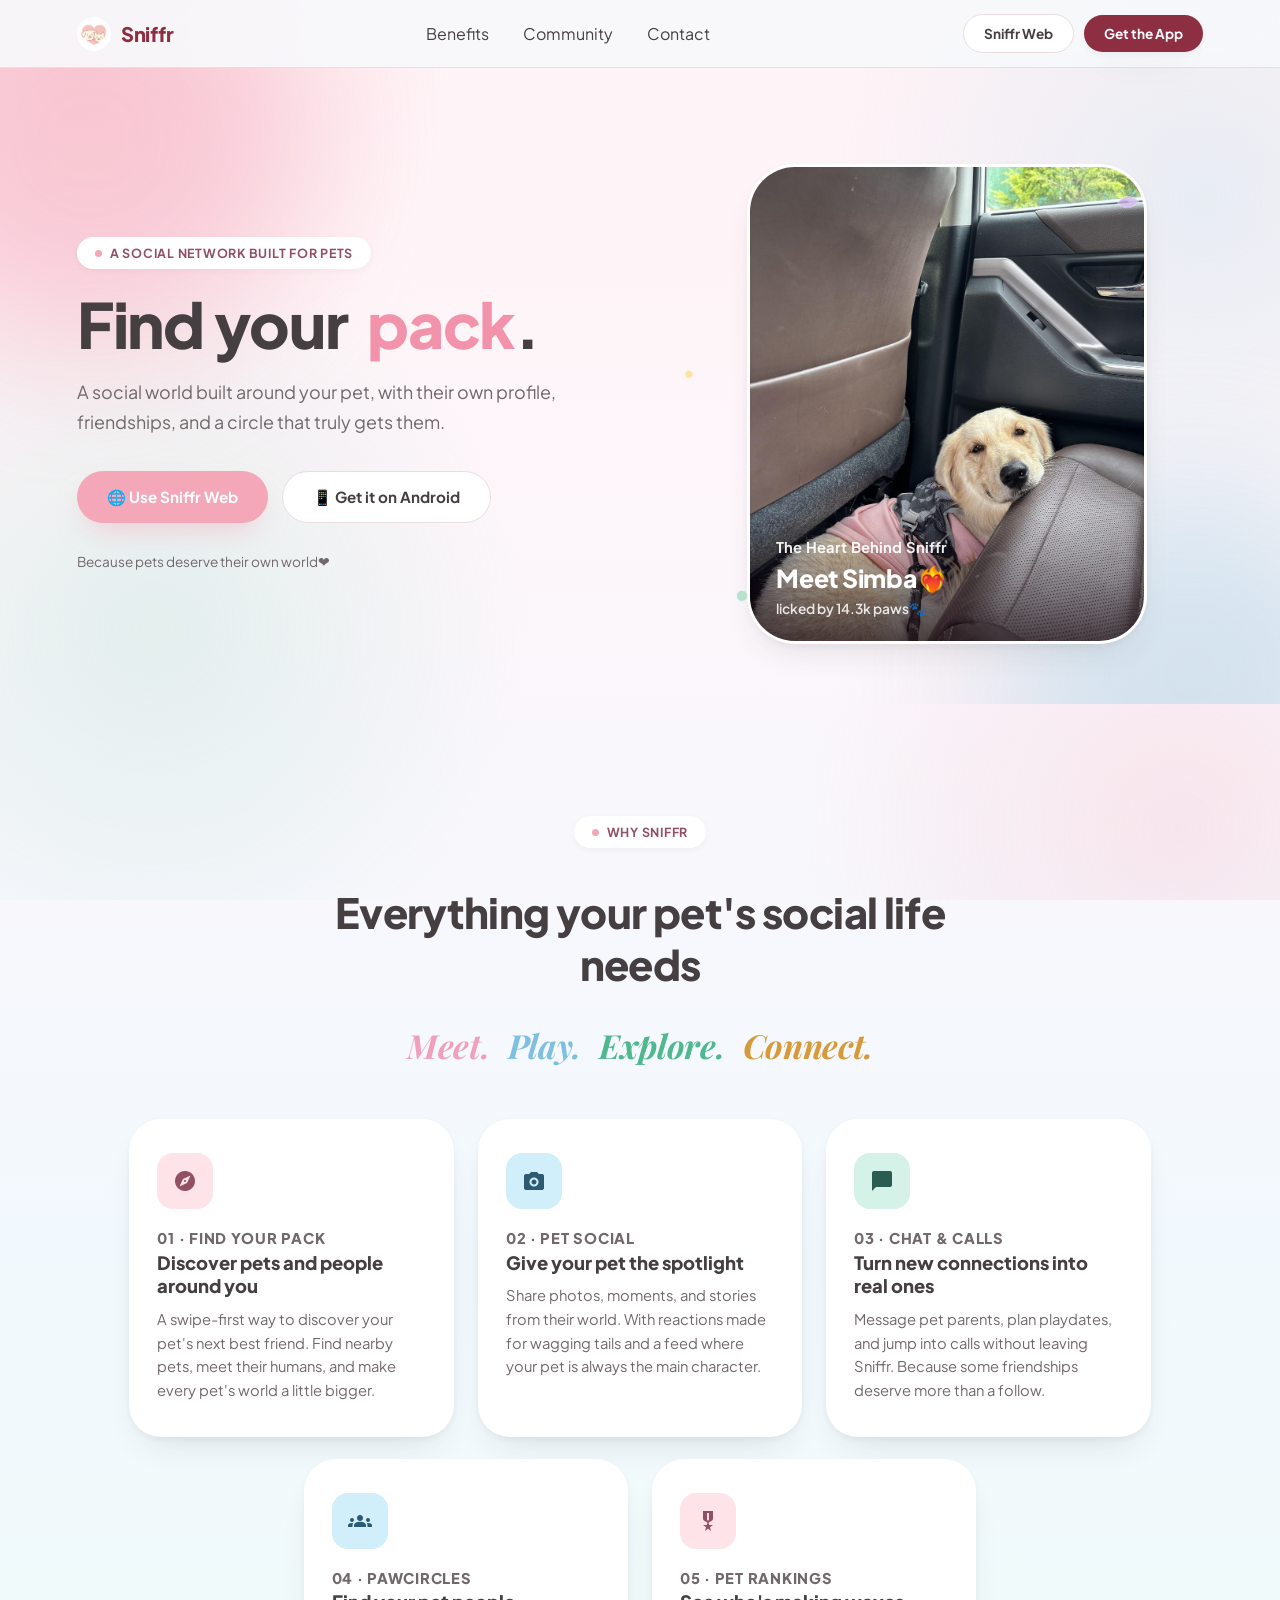
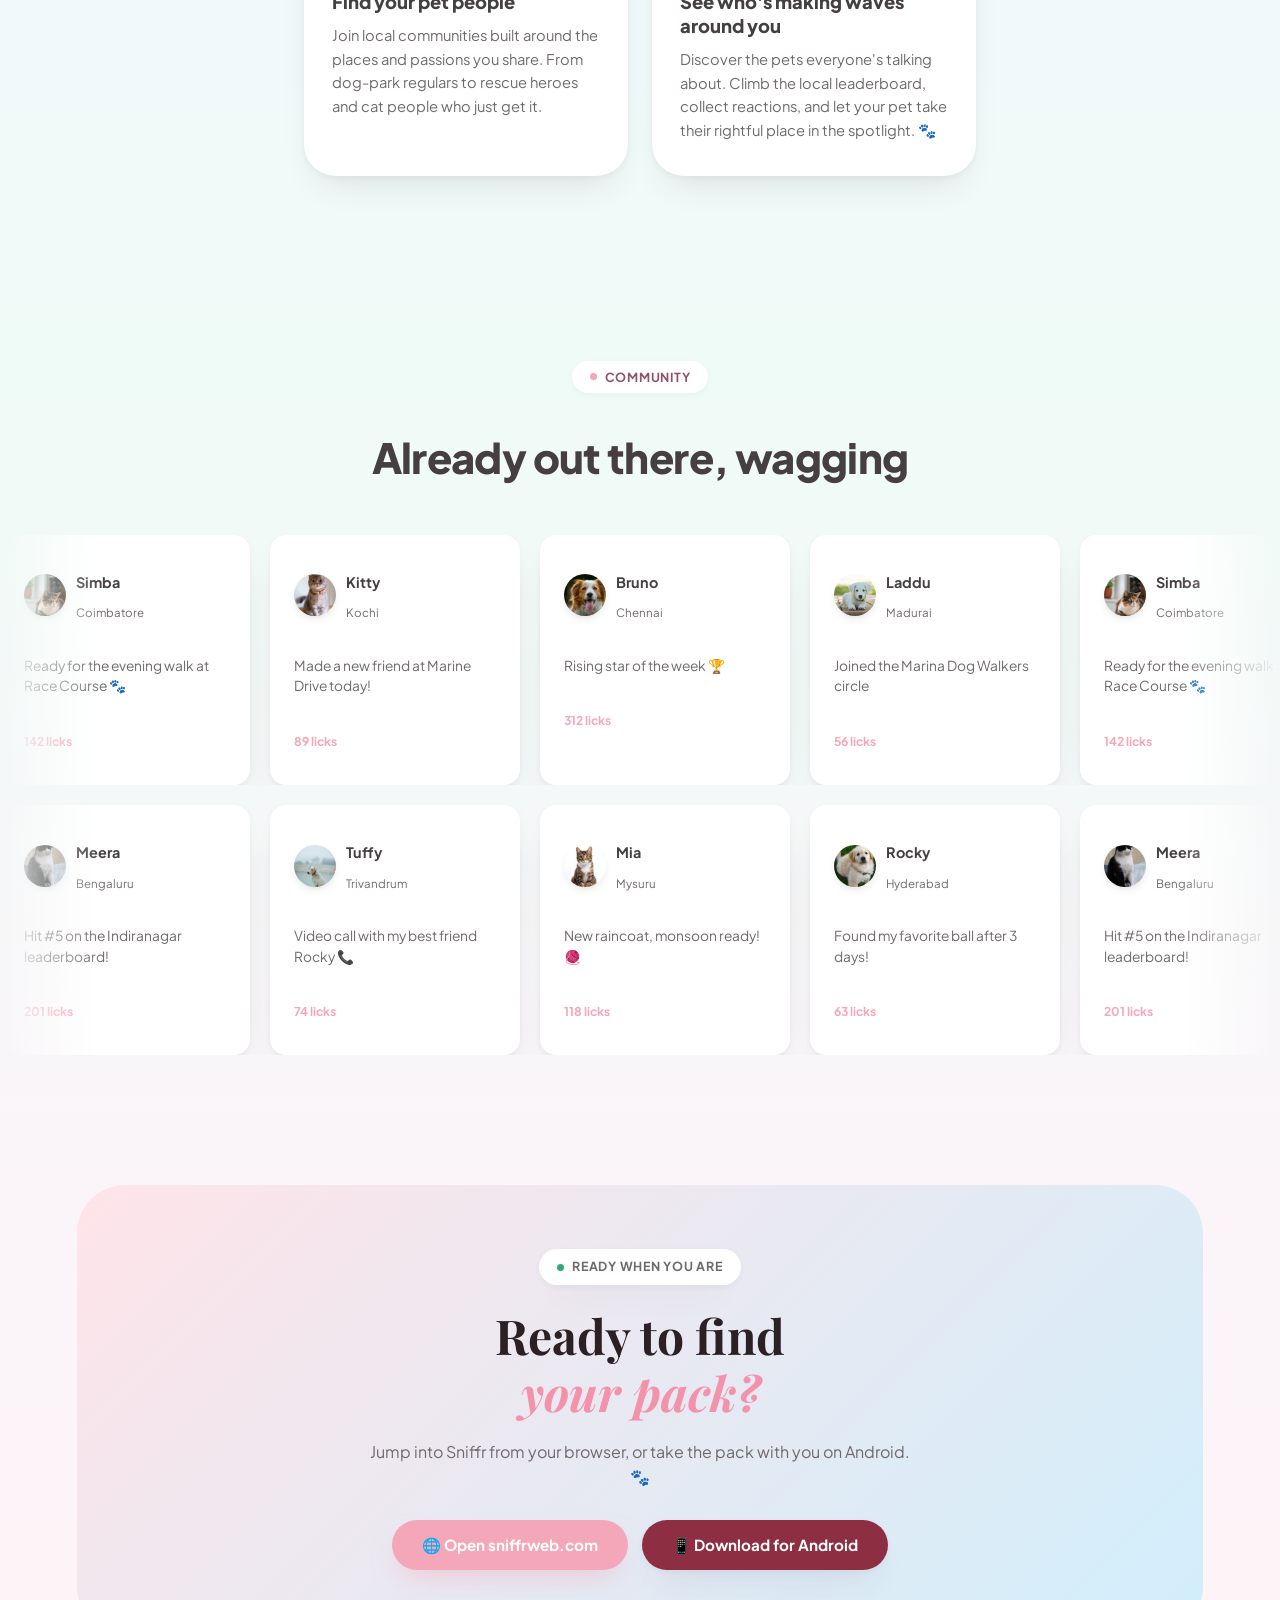
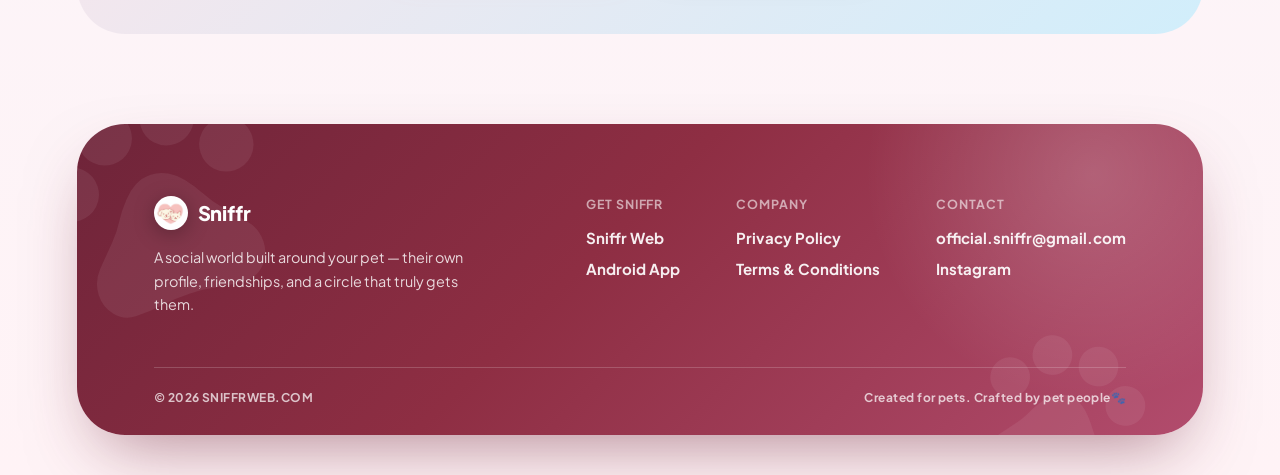
==== index-standalone.html @ f4b74e82 "Replaced project with new code" ====
<!DOCTYPE html>
<html lang="en">
<head>
<meta charset="UTF-8" />
<meta name="viewport" content="width=device-width, initial-scale=1.0" />
<title>Sniffr — Find Your Pet's Perfect Playmate</title>
<meta name="description" content="Sniffr is a pet-profile-first social network — feed, playdate matching, rankings, chat & calls, and communities, all built around your pet." />
<meta name="theme-color" content="#F4A7B9" />
<link rel="icon" type="image/png" href="[data-uri]" />

<link rel="preconnect" href="https://fonts.googleapis.com" />
<link rel="preconnect" href="https://fonts.gstatic.com" crossorigin />
<link href="https://fonts.googleapis.com/css2?family=Plus+Jakarta+Sans:ital,wght@0,200..800;1,200..800&display=swap" rel="stylesheet" />
<link href="https://fonts.googleapis.com/css2?family=Playfair+Display:ital,wght@0,600;0,700;1,600;1,700&display=swap" rel="stylesheet" />
<link href="https://fonts.googleapis.com/css2?family=Material+Symbols+Outlined:wght,FILL@100..700,0..1&display=swap" rel="stylesheet" />
<style>
/* ============================================================
   SNIFFR — Landing Page
   Theme pulled directly from the live app's tailwind.config.js
   ============================================================ */

:root {
  /* ---- Brand colors (from client/tailwind.config.js) ---- */
  --primary:                 #F4A7B9; /* Petal Pink */
  --on-primary:               #FFFFFF;
  --primary-container:        #FEE4E9;
  --on-primary-container:     #915064;

  --secondary:                #A8D8EA; /* Sky Blue */
  --on-secondary:             #FFFFFF;
  --secondary-container:      #D1EEFB;
  --on-secondary-container:   #2D5A72;

  --tertiary:                 #8FD4C1; /* Mint */
  --on-tertiary:               #FFFFFF;
  --tertiary-container:       #D5F2E9;
  --on-tertiary-container:    #2A5D50;

  --background:                #F7F9FC;
  --on-background:             #453F41;
  --surface:                   #F7F9FC;
  --on-surface:                #453F41;
  --surface-variant:           #EBF2F6;
  --on-surface-variant:        #71686B;

  --surface-container-lowest:  #FFFFFF;
  --surface-container-low:     #F1F5F9;
  --surface-container:         #F0F4F8;
  --surface-container-high:    #E5F0F5;

  --outline:                   #D1C4C9;
  --outline-variant:           #E9DDE1;

  /* Wordmark colors used in the app's own AuthPage */
  --wordmark:                  #8E2E43;
  --wordmark-soft:              #F393AB;

  --radius-sm:  1rem;
  --radius-lg:  2rem;
  --radius-xl:  3rem;
  --radius-full: 9999px;

  --shadow-card: 0 2px 6px rgba(69,63,65,0.05), 0 18px 36px -16px rgba(69,63,65,0.16);
  --shadow-card-hover: 0 6px 14px rgba(69,63,65,0.08), 0 26px 50px -18px rgba(69,63,65,0.22);

  --gutter: clamp(24px, 6vw, 96px);
  --ease-soft: cubic-bezier(0.22, 1, 0.36, 1);
  --ease-bounce: cubic-bezier(0.34, 1.56, 0.64, 1);
  --touch-glow: rgba(255, 90, 160, 0.42);
  --touch-border: #FF8FBB;
}

* { box-sizing: border-box; }
html { scroll-behavior: smooth; }

body {
  margin: 0;
  font-family: 'Plus Jakarta Sans', sans-serif;
  background: linear-gradient(180deg, #FFF3F6 0%, #FDF6FA 14%, #F2F9FE 34%, #EFFBF7 54%, #FBF5F9 76%, #FFF3F6 100%);
  color: var(--on-surface);
  -webkit-font-smoothing: antialiased;
  overflow-x: hidden;
  position: relative;
}

body::before {
  content: '';
  position: fixed;
  inset: 0;
  z-index: -1;
  pointer-events: none;
  background:
    radial-gradient(620px circle at 6% 6%,   rgba(244,167,185,0.28), transparent 60%),
    radial-gradient(620px circle at 94% 22%, rgba(168,216,234,0.26), transparent 60%),
    radial-gradient(620px circle at 12% 70%, rgba(143,212,193,0.22), transparent 60%),
    radial-gradient(620px circle at 92% 92%, rgba(244,167,185,0.22), transparent 60%);
}

img { max-width: 100%; display: block; }
a { text-decoration: none; color: inherit; }
button { font-family: inherit; cursor: pointer; }

::selection { background: rgba(244,167,185,0.28); color: var(--on-surface); }

.container { max-width: 1200px; margin: 0 auto; padding: 0 var(--gutter); }

/* ---- Reveal-on-scroll (kept simple, not scroll-hijacked) ---- */
.reveal {
  opacity: 0;
  transform: translateY(28px);
  transition: opacity 0.7s var(--ease-soft), transform 0.7s var(--ease-soft);
}
.reveal.in-view { opacity: 1; transform: translateY(0); }
.reveal-stagger.in-view > * { opacity: 1; transform: translateY(0); }
.reveal-stagger > * {
  opacity: 0;
  transform: translateY(24px);
  transition: opacity 0.6s var(--ease-soft), transform 0.6s var(--ease-soft);
}
.reveal-stagger > *:nth-child(1) { transition-delay: 0.02s; }
.reveal-stagger > *:nth-child(2) { transition-delay: 0.10s; }
.reveal-stagger > *:nth-child(3) { transition-delay: 0.18s; }
.reveal-stagger > *:nth-child(4) { transition-delay: 0.26s; }
.reveal-stagger > *:nth-child(5) { transition-delay: 0.34s; }

/* Hero headline — sequenced entrance: eyebrow, "Find your", "pack.",
   subtitle, CTAs, microcopy each fade/rise in one after another on load */
.hero-sequence .seq-item {
  opacity: 0;
  transform: translateY(20px);
  transition: opacity 0.65s var(--ease-soft), transform 0.65s var(--ease-soft);
}
.hero-sequence.in-view .eyebrow.seq-item          { opacity: 1; transform: translateY(0); transition-delay: 0.05s; }
.hero-sequence.in-view .hero-title .title-line:nth-of-type(1) { opacity: 1; transform: translateY(0); transition-delay: 0.30s; }
.hero-sequence.in-view .hero-title .title-line:nth-of-type(2) { opacity: 1; transform: translateY(0); transition-delay: 0.62s; }
.hero-sequence.in-view .hero-sub.seq-item         { opacity: 1; transform: translateY(0); transition-delay: 0.92s; }
.hero-sequence.in-view .hero-ctas.seq-item        { opacity: 1; transform: translateY(0); transition-delay: 1.14s; }
.hero-sequence.in-view .hero-microcopy.seq-item   { opacity: 1; transform: translateY(0); transition-delay: 1.34s; }

@media (prefers-reduced-motion: reduce) {
  .reveal, .reveal-stagger > *, .marquee-row, .hero-sequence .seq-item { transition: none !important; animation: none !important; opacity: 1 !important; transform: none !important; }
  .benefit-card.is-pressed, .m-card.is-pressed, .simba-card.is-touched, .lightbox img { animation: none !important; }
}

/* ============================================================
   BUTTONS — clean hover lift + press feedback (touch responsive,
   no "magnetic" motion-follow)
   ============================================================ */
.btn {
  display: inline-flex; align-items: center; justify-content: center; gap: 8px;
  padding: 15px 30px; border-radius: var(--radius-full);
  font-weight: 700; font-size: 0.95rem; border: none;
  transition: transform 0.25s var(--ease-bounce), box-shadow 0.25s ease, background 0.25s ease, color 0.25s ease;
  -webkit-tap-highlight-color: transparent;
}
.btn:active { transform: scale(0.94); box-shadow: 0 0 0 6px var(--touch-glow); }

.btn-primary {
  background: var(--primary); color: var(--on-primary);
  box-shadow: 0 14px 28px -10px rgba(244,167,185,0.55);
}
.btn-primary:hover { transform: translateY(-3px); box-shadow: 0 20px 34px -10px rgba(244,167,185,0.65); }

.btn-dark {
  background: var(--wordmark); color: #fff;
  box-shadow: var(--shadow-card);
}
.btn-dark:hover { transform: translateY(-3px); box-shadow: var(--shadow-card-hover); }

.btn-ghost {
  background: var(--surface-container-lowest); color: var(--on-surface);
  border: 1.5px solid var(--outline-variant);
}
.btn-ghost:hover { transform: translateY(-3px); border-color: var(--primary); box-shadow: var(--shadow-card); }

.btn-sm { padding: 10px 20px; font-size: 0.85rem; }

/* ============================================================
   HEADER
   ============================================================ */
.site-header {
  position: sticky; top: 0; z-index: 100;
  display: flex; align-items: center; justify-content: space-between;
  padding: 14px var(--gutter);
  background: rgba(247,249,252,0.82);
  backdrop-filter: blur(14px); -webkit-backdrop-filter: blur(14px);
  border-bottom: 1px solid var(--outline-variant);
}
.brand-mark { display: flex; align-items: center; gap: 10px; }
.brand-mark img { width: 34px; height: 34px; border-radius: 50%; object-fit: cover; }
.brand-mark span {
  font-weight: 800; font-size: 1.25rem; letter-spacing: -0.01em; color: var(--wordmark);
}
.site-nav { display: flex; align-items: center; gap: 34px; }
.site-nav a {
  position: relative; color: var(--on-surface-variant); font-weight: 600; font-size: 0.92rem;
  transition: color 0.25s ease;
}
.site-nav a::after {
  content: ''; position: absolute; left: 0; right: 0; bottom: -6px; height: 2px;
  background: var(--primary); transform: scaleX(0); transform-origin: left;
  transition: transform 0.3s var(--ease-soft);
}
.site-nav a:hover { color: var(--on-surface); }
.site-nav a:hover::after { transform: scaleX(1); }
.header-ctas { display: flex; align-items: center; gap: 10px; }
.nav-links { display: flex; gap: 34px; }

.menu-toggle { display: none; background: none; border: none; padding: 8px; }
.menu-toggle span { display: block; width: 22px; height: 2px; background: var(--on-surface); margin: 4px 0; border-radius: 2px; }

@media (max-width: 860px) {
  .nav-links { display: none; }
  .header-ctas .btn-ghost { display: none; }
  .menu-toggle { display: block; }
}

.mobile-nav {
  position: fixed; top: 64px; left: 0; right: 0; z-index: 99;
  background: var(--surface-container-lowest);
  border-bottom: 1px solid var(--outline-variant);
  display: flex; flex-direction: column; padding: 10px var(--gutter) 18px;
  transform: translateY(-12px); opacity: 0; pointer-events: none;
  transition: transform 0.3s var(--ease-soft), opacity 0.3s var(--ease-soft);
}
.mobile-nav.open { transform: translateY(0); opacity: 1; pointer-events: auto; }
.mobile-nav a { padding: 12px 0; font-weight: 700; border-bottom: 1px solid var(--outline-variant); }
.mobile-nav a:last-child { border-bottom: none; }

.menu-toggle.active span:nth-child(1) { transform: translateY(6px) rotate(45deg); }
.menu-toggle.active span:nth-child(2) { opacity: 0; }
.menu-toggle.active span:nth-child(3) { transform: translateY(-6px) rotate(-45deg); }
.menu-toggle span { transition: transform 0.25s ease, opacity 0.25s ease; }

/* ============================================================
   HERO
   ============================================================ */
.hero {
  position: relative; overflow: hidden;
  padding: 96px var(--gutter) 60px;
  display: grid; grid-template-columns: 1.05fr 0.95fr; gap: 48px; align-items: center;
}
@media (max-width: 980px) { .hero { grid-template-columns: 1fr; padding-top: 64px; text-align: center; } }

.hero-blob { position: absolute; border-radius: 50%; filter: blur(70px); opacity: 0.45; pointer-events: none; z-index: 0; }
.hero-blob--1 { width: 420px; height: 420px; background: var(--primary); top: -140px; left: -120px; }
.hero-blob--2 { width: 380px; height: 380px; background: var(--secondary); bottom: -160px; right: -100px; }

.hero-content { position: relative; z-index: 1; }
.eyebrow {
  display: inline-flex; align-items: center; gap: 8px;
  font-size: 0.78rem; font-weight: 700; letter-spacing: 0.06em; text-transform: uppercase;
  color: var(--on-primary-container); background: var(--surface-container-lowest);
  padding: 8px 18px; border-radius: var(--radius-full); box-shadow: var(--shadow-card);
  margin-bottom: 22px;
}
.eyebrow .dot { width: 7px; height: 7px; border-radius: 50%; background: var(--primary); }

.hero-title {
  font-weight: 800; letter-spacing: -0.02em; line-height: 1.06;
  font-size: clamp(2.4rem, 5vw, 3.9rem); color: var(--on-surface); margin: 0 0 20px;
}
.hero-title em { font-style: normal; color: var(--wordmark-soft); }
.hero-title .title-line { display: inline-block; }
.hero-title .title-line:first-child::after { content: '\00a0'; }

.hero-sub {
  font-size: clamp(1rem, 1.4vw, 1.15rem); line-height: 1.65; color: var(--on-surface-variant);
  max-width: 46ch; margin: 0 0 34px;
}
@media (max-width: 980px) { .hero-sub { margin-inline: auto; } }

.hero-ctas { display: flex; flex-wrap: wrap; gap: 14px; margin-bottom: 30px; }
@media (max-width: 980px) { .hero-ctas { justify-content: center; } }

.hero-microcopy { display: flex; align-items: center; gap: 10px; font-size: 0.85rem; color: var(--on-surface-variant); }
@media (max-width: 980px) { .hero-microcopy { justify-content: center; } }
.hero-microcopy .stars { color: var(--wordmark-soft); letter-spacing: 2px; }

/* Hero photo — single featured card */
.hero-visual { position: relative; z-index: 1; height: 480px; display: flex; align-items: center; justify-content: center; }
@media (max-width: 980px) { .hero-visual { height: auto; margin-top: 8px; } }

.simba-card {
  position: relative; width: 100%; max-width: 400px; height: 480px;
  border-radius: var(--radius-xl); overflow: hidden; display: block; padding: 0;
  border: 3px solid transparent; background: var(--surface-container-lowest);
  box-shadow: var(--shadow-card); cursor: pointer; -webkit-tap-highlight-color: transparent;
  transition: border-color 0.3s ease, box-shadow 0.3s ease, transform 0.35s var(--ease-soft);
}
@media (max-width: 980px) { .simba-card { height: 420px; max-width: 360px; margin: 0 auto; } }

.simba-card:hover,
.simba-card:focus-visible {
  border-color: var(--touch-border);
  box-shadow: 0 0 0 7px var(--touch-glow), var(--shadow-card-hover);
  transform: translateY(-5px);
}
.simba-card.is-touched {
  border-color: var(--touch-border);
  box-shadow: 0 0 0 10px var(--touch-glow), var(--shadow-card-hover);
  animation: touchPop 0.45s var(--ease-bounce);
}

.simba-card img { width: 100%; height: 100%; object-fit: cover; display: block; }

.simba-card-info {
  position: absolute; left: 0; right: 0; bottom: 0; padding: 28px 26px 24px; text-align: left;
  background: linear-gradient(to top, rgba(24,10,16,0.75) 0%, rgba(24,10,16,0.32) 55%, transparent 100%);
}
.simba-heading { color: rgba(255,255,255,0.92); font-weight: 700; font-size: 0.92rem; letter-spacing: 0.01em; margin: 0 0 6px; }
.simba-name { color: #fff; font-weight: 800; font-size: 1.55rem; margin: 0 0 6px; letter-spacing: -0.01em; }
.simba-caption { color: rgba(255,255,255,0.86); font-size: 0.86rem; font-weight: 600; margin: 0; }

/* Lightbox */
.lightbox {
  position: fixed; inset: 0; z-index: 300;
  display: flex; align-items: center; justify-content: center; padding: 28px;
  background: rgba(24,10,16,0.78);
  backdrop-filter: blur(10px); -webkit-backdrop-filter: blur(10px);
  opacity: 0; pointer-events: none;
  transition: opacity 0.35s ease, backdrop-filter 0.35s ease;
}
.lightbox.open { opacity: 1; pointer-events: auto; }
.lightbox img {
  max-width: min(90vw, 620px); max-height: 86vh; border-radius: var(--radius-lg);
  border: 4px solid rgba(255,255,255,0.9);
  box-shadow: 0 50px 100px rgba(0,0,0,0.55), 0 0 0 8px rgba(255,178,209,0.22);
  transform: scale(0.82) translateY(18px); opacity: 0;
  transition: transform 0.45s var(--ease-bounce), opacity 0.35s ease;
}
.lightbox.open img { transform: scale(1) translateY(0); opacity: 1; }
.lightbox-close {
  position: absolute; top: 22px; right: 24px; width: 48px; height: 48px; border-radius: 50%;
  background: rgba(255,255,255,0.18); color: #fff; border: 2px solid rgba(255,255,255,0.3);
  font-size: 1.15rem; font-weight: 700; box-shadow: 0 8px 20px rgba(0,0,0,0.25);
  transition: background 0.25s ease, transform 0.3s var(--ease-bounce), border-color 0.25s ease;
}
.lightbox-close:hover { background: var(--primary); border-color: var(--primary); transform: scale(1.12) rotate(90deg); }
.lightbox-close:active { transform: scale(0.94) rotate(90deg); }

.decor { position: absolute; pointer-events: none; opacity: 0.9; }
.decor-sparkle-1 { width: 28px; top: 6%; right: 12%; animation: floaty 5s ease-in-out infinite; }
.decor-sparkle-2 { width: 20px; bottom: 8%; left: 8%; animation: floaty 6s ease-in-out infinite 0.6s; }
.decor-dot-1 { width: 16px; top: 42%; left: -2%; animation: floaty 4.5s ease-in-out infinite 0.3s; }
@keyframes floaty { 0%,100% { transform: translateY(0); } 50% { transform: translateY(-10px); } }

/* ============================================================
   SECTION HEADS (shared)
   ============================================================ */
.section-head { text-align: center; max-width: 620px; margin: 0 auto 52px; }
.section-title {
  font-weight: 800; letter-spacing: -0.015em; font-size: clamp(1.9rem, 3.4vw, 2.6rem);
  color: var(--on-surface); margin: 16px 0 12px;
}
.section-sub { color: var(--on-surface-variant); font-size: 1.02rem; line-height: 1.6; }

.tagline-words {
  font-family: 'Playfair Display', serif; font-style: italic; font-weight: 700;
  font-size: clamp(1.5rem, 2.6vw, 2.1rem); line-height: 1.3; letter-spacing: -0.01em;
  display: flex; flex-wrap: wrap; justify-content: center; gap: 0.4em 0.55em;
}
.tagline-words em { font-style: italic; }

/* ============================================================
   BENEFITS
   ============================================================ */
.benefits { padding: 100px 0 60px; }
.benefit-grid {
  display: flex; flex-wrap: wrap; justify-content: center;
}
.benefit-card { width: 31%; margin: 0 1.15% 22px; }
@media (max-width: 980px) {
  .benefit-card { width: 47%; margin: 0 1.5% 22px; }
}
@media (max-width: 640px) {
  .benefit-card { width: 100%; margin: 0 0 22px; }
}

.benefit-card {
  background: var(--surface-container-lowest); border-radius: var(--radius-lg);
  padding: 32px 26px; box-shadow: var(--shadow-card);
  border: 2px solid transparent;
  transition: transform 0.35s var(--ease-soft), box-shadow 0.35s var(--ease-soft), border-color 0.18s ease, background-color 0.18s ease;
}
.benefit-card:hover { transform: translateY(-6px); box-shadow: var(--shadow-card-hover); }
.benefit-card.is-pressed,
.benefit-card:active {
  background-color: var(--primary-container);
  border-color: rgba(244, 167, 185, 0.5);
}
.benefit-card:focus-visible {
  background-color: var(--primary-container);
  border-color: rgba(244, 167, 185, 0.5);
  outline: 2px solid rgba(244, 167, 185, 0.6);
  outline-offset: 3px;
}

.benefit-icon {
  width: 56px; height: 56px; border-radius: var(--radius-sm);
  display: flex; align-items: center; justify-content: center;
  margin-bottom: 18px; font-size: 26px;
}
.benefit-icon.pink { background: var(--primary-container); color: var(--on-primary-container); }
.benefit-icon.blue { background: var(--secondary-container); color: var(--on-secondary-container); }
.benefit-icon.mint { background: var(--tertiary-container); color: var(--on-tertiary-container); }

.benefit-num { font-size: 0.76rem; font-weight: 800; letter-spacing: 0.05em; text-transform: uppercase; color: var(--primary); margin: 0 0 10px; }
.benefit-card h3 { font-size: 1.15rem; font-weight: 800; margin: 0 0 10px; color: var(--on-surface); line-height: 1.3; }
.benefit-card p { font-size: 0.92rem; line-height: 1.6; color: var(--on-surface-variant); margin: 0; }

/* ============================================================
   TESTIMONIALS — preserved marquee UI from the earlier design,
   reskinned to the app's real theme colors
   ============================================================ */
.testimonials { padding: 90px 0 110px; overflow: hidden; }
.community-stats { display: flex; justify-content: center; gap: clamp(28px,6vw,72px); margin-top: 30px; flex-wrap: wrap; }
.stat { text-align: center; }
.stat-num { font-weight: 800; font-size: clamp(1.7rem,3vw,2.2rem); color: var(--wordmark-soft); }
.stat-label { font-size: 0.82rem; color: var(--on-surface-variant); margin-top: 4px; }

.marquee-track {
  overflow: hidden; margin-bottom: 20px;
  -webkit-mask-image: linear-gradient(90deg, transparent, black 8%, black 92%, transparent);
  mask-image: linear-gradient(90deg, transparent, black 8%, black 92%, transparent);
}
.marquee-row { display: flex; gap: 20px; width: max-content; animation: marqueeScroll 42s linear infinite; }
.marquee-row.reverse { animation-direction: reverse; }
.marquee-track:hover .marquee-row { animation-play-state: paused; }
@keyframes marqueeScroll { from { transform: translateX(0); } to { transform: translateX(-50%); } }

.m-card {
  width: 250px; flex-shrink: 0; background: var(--surface-container-lowest);
  border-radius: var(--radius-sm); padding: 22px; box-shadow: var(--shadow-card);
  border: 2px solid transparent;
  display: flex; flex-direction: column; gap: 10px;
  transition: transform 0.3s var(--ease-soft), box-shadow 0.3s var(--ease-soft), border-color 0.3s ease;
}
.m-card:hover { transform: translateY(-4px); box-shadow: var(--shadow-card-hover); }

/* Touch feedback — a visible, pleasing "pop" with a neon-pink glow ring */
@keyframes touchPop {
  0%   { transform: scale(1); }
  45%  { transform: scale(0.95); }
  100% { transform: scale(1); }
}
.m-card.is-pressed {
  border-color: var(--touch-border);
  box-shadow: 0 0 0 6px var(--touch-glow), var(--shadow-card-hover);
  animation: touchPop 0.4s var(--ease-bounce);
}
.m-card-head { display: flex; align-items: center; gap: 10px; }
.m-card-head .avatar { width: 42px; height: 42px; border-radius: 50%; object-fit: cover; flex-shrink: 0; box-shadow: 0 4px 10px -4px rgba(69,63,65,0.25); }
.m-card-head .who { font-weight: 700; font-size: 0.9rem; color: var(--on-surface); }
.m-card-head .where { font-size: 0.72rem; color: var(--on-surface-variant); }
.m-card-body { font-size: 0.86rem; color: var(--on-surface-variant); line-height: 1.5; }
.m-card-foot { font-size: 0.76rem; color: var(--primary); font-weight: 700; }

/* ============================================================
   CONTACT / FOOTER — final push toward Sniffr Web + Android
   ============================================================ */
.download-cta {
  margin: 0 var(--gutter) 90px; padding: 64px var(--gutter);
  border-radius: var(--radius-xl); text-align: center;
  background: linear-gradient(135deg, var(--primary-container), var(--secondary-container));
  position: relative; overflow: hidden;
}
.download-cta .eyebrow { margin-bottom: 22px; }
.download-heading {
  font-family: 'Playfair Display', serif; font-weight: 700; font-style: normal;
  font-size: clamp(2rem, 4vw, 3rem); line-height: 1.18; color: #2B2024; margin: 0 0 18px;
}
.download-heading em { font-style: italic; color: var(--wordmark-soft); }
.download-cta p { color: var(--on-surface-variant); max-width: 46ch; margin: 0 auto 30px; line-height: 1.6; }
.download-ctas { display: flex; justify-content: center; gap: 14px; flex-wrap: wrap; }

.site-footer {
  position: relative; overflow: hidden;
  margin: 0 var(--gutter) 40px; padding: 72px var(--gutter) 30px;
  border-radius: var(--radius-xl);
  background: linear-gradient(135deg, #6E2439 0%, #8E2E43 45%, #B24C6D 100%);
  color: #fff;
  box-shadow: 0 30px 70px -24px rgba(110,36,57,0.55);
}

.footer-paw {
  position: absolute; pointer-events: none; z-index: 0; color: rgba(255,255,255,0.07);
  font-size: 260px; font-variation-settings: 'FILL' 1;
}
.footer-paw-1 { top: -60px; left: -50px; transform: rotate(-18deg); }
.footer-paw-2 { bottom: -70px; right: 4%; font-size: 190px; transform: rotate(14deg); }

.footer-glow {
  position: absolute; width: 460px; height: 460px; border-radius: 50%; pointer-events: none;
  background: radial-gradient(circle, rgba(255,255,255,0.18), transparent 70%);
  top: -180px; right: -120px;
}

.footer-top {
  position: relative; z-index: 1;
  display: flex; justify-content: space-between; align-items: flex-start; gap: 50px; flex-wrap: wrap;
}

.footer-brand-block { max-width: 340px; }
.footer-brand-block .brand-mark span { color: #fff; }
.footer-brand-block .brand-mark img { filter: drop-shadow(0 4px 10px rgba(0,0,0,0.28)); }
.footer-tagline { color: rgba(255,255,255,0.82); font-size: 0.9rem; line-height: 1.65; margin: 16px 0 0; }

.footer-cols { display: flex; gap: 56px; flex-wrap: wrap; }
.footer-col h4 { font-size: 0.78rem; text-transform: uppercase; letter-spacing: 0.07em; color: rgba(255,255,255,0.58); margin: 0 0 16px; }
.footer-col a { display: block; font-size: 0.94rem; font-weight: 700; color: #fff; margin-bottom: 12px; opacity: 0.92; transition: opacity 0.2s ease, transform 0.2s ease; }
.footer-col a:hover { opacity: 1; color: #FFE1EC; transform: translateX(3px); }

.footer-bottom {
  position: relative; z-index: 1;
  margin-top: 50px; padding-top: 22px; border-top: 1px solid rgba(255,255,255,0.18);
  display: flex; justify-content: space-between; flex-wrap: wrap; gap: 10px;
  font-size: 0.75rem; font-weight: 700; letter-spacing: 0.04em; color: rgba(255,255,255,0.72);
}

</style>
<style>.material-symbols-outlined{font-variation-settings:'FILL' 1,'wght' 400,'GRAD' 0,'opsz' 24;}</style>
<noscript><style>.reveal,.reveal-stagger>*,.hero-sequence .seq-item{opacity:1!important;transform:none!important;}</style></noscript>
</head>
<body>

  <!-- ============ HEADER ============ -->
  <header class="site-header">
    <a href="#top" class="brand-mark">
      <img src="[data-uri]" alt="Sniffr" />
      <span>Sniffr</span>
    </a>

    <nav class="nav-links">
      <a href="#benefits">Benefits</a>
      <a href="#testimonials">Community</a>
      <a href="#contact">Contact</a>
    </nav>

    <div class="header-ctas">
      <a href="https://sniffrweb.com" target="_blank" rel="noopener" class="btn btn-ghost btn-sm">Sniffr Web</a>
      <a href="#download" class="btn btn-dark btn-sm">Get the App</a>
    </div>

    <button class="menu-toggle" aria-label="Menu"><span></span><span></span><span></span></button>
  </header>

  <nav class="mobile-nav">
    <a href="#benefits">Benefits</a>
    <a href="#testimonials">Community</a>
    <a href="#contact">Contact</a>
    <a href="https://sniffrweb.com" target="_blank" rel="noopener">Open Sniffr Web</a>
    <a href="#download">Get the App</a>
  </nav>

  <!-- ============ HERO ============ -->
  <section class="hero" id="top">
    <div class="hero-blob hero-blob--1"></div>
    <div class="hero-blob hero-blob--2"></div>

    <div class="hero-content hero-sequence">
      <p class="eyebrow seq-item"><span class="dot"></span> A social network built for pets</p>
      <h1 class="hero-title">
        <span class="title-line seq-item">Find your</span>
        <span class="title-line seq-item"><em>pack</em>.</span>
      </h1>
      <p class="hero-sub seq-item">A social world built around your pet, with their own profile, friendships, and a circle that truly gets them.</p>

      <div class="hero-ctas seq-item">
        <a href="https://sniffrweb.com" target="_blank" rel="noopener" class="btn btn-primary">🌐 Use Sniffr Web</a>
        <a href="#download" class="btn btn-ghost">📱 Get it on Android</a>
      </div>

      <p class="hero-microcopy seq-item">Because pets deserve their own world❤︎</p>
    </div>

    <div class="hero-visual reveal">
      <button class="simba-card" id="simbaCard" aria-label="View Simba's photo, full size" aria-haspopup="dialog">
        <img src="[data-uri]" alt="Simba, the dog behind Sniffr, sitting in a car" loading="lazy" />
        <div class="simba-card-info">
          <p class="simba-heading">The Heart Behind Sniffr</p>
          <p class="simba-name">Meet Simba❤️‍🔥</p>
          <p class="simba-caption">licked by 14.3k paws🐾</p>
        </div>
      </button>
      <img class="decor decor-sparkle-1" src="[data-uri]" alt="" />
      <img class="decor decor-sparkle-2" src="[data-uri]" alt="" />
      <img class="decor decor-dot-1" src="[data-uri]" alt="" />
    </div>
  </section>

  <!-- Lightbox for Simba's photo -->
  <div class="lightbox" id="lightbox" role="dialog" aria-modal="true" aria-label="Simba's photo">
    <button class="lightbox-close" id="lightboxClose" aria-label="Close">✕</button>
    <img src="[data-uri]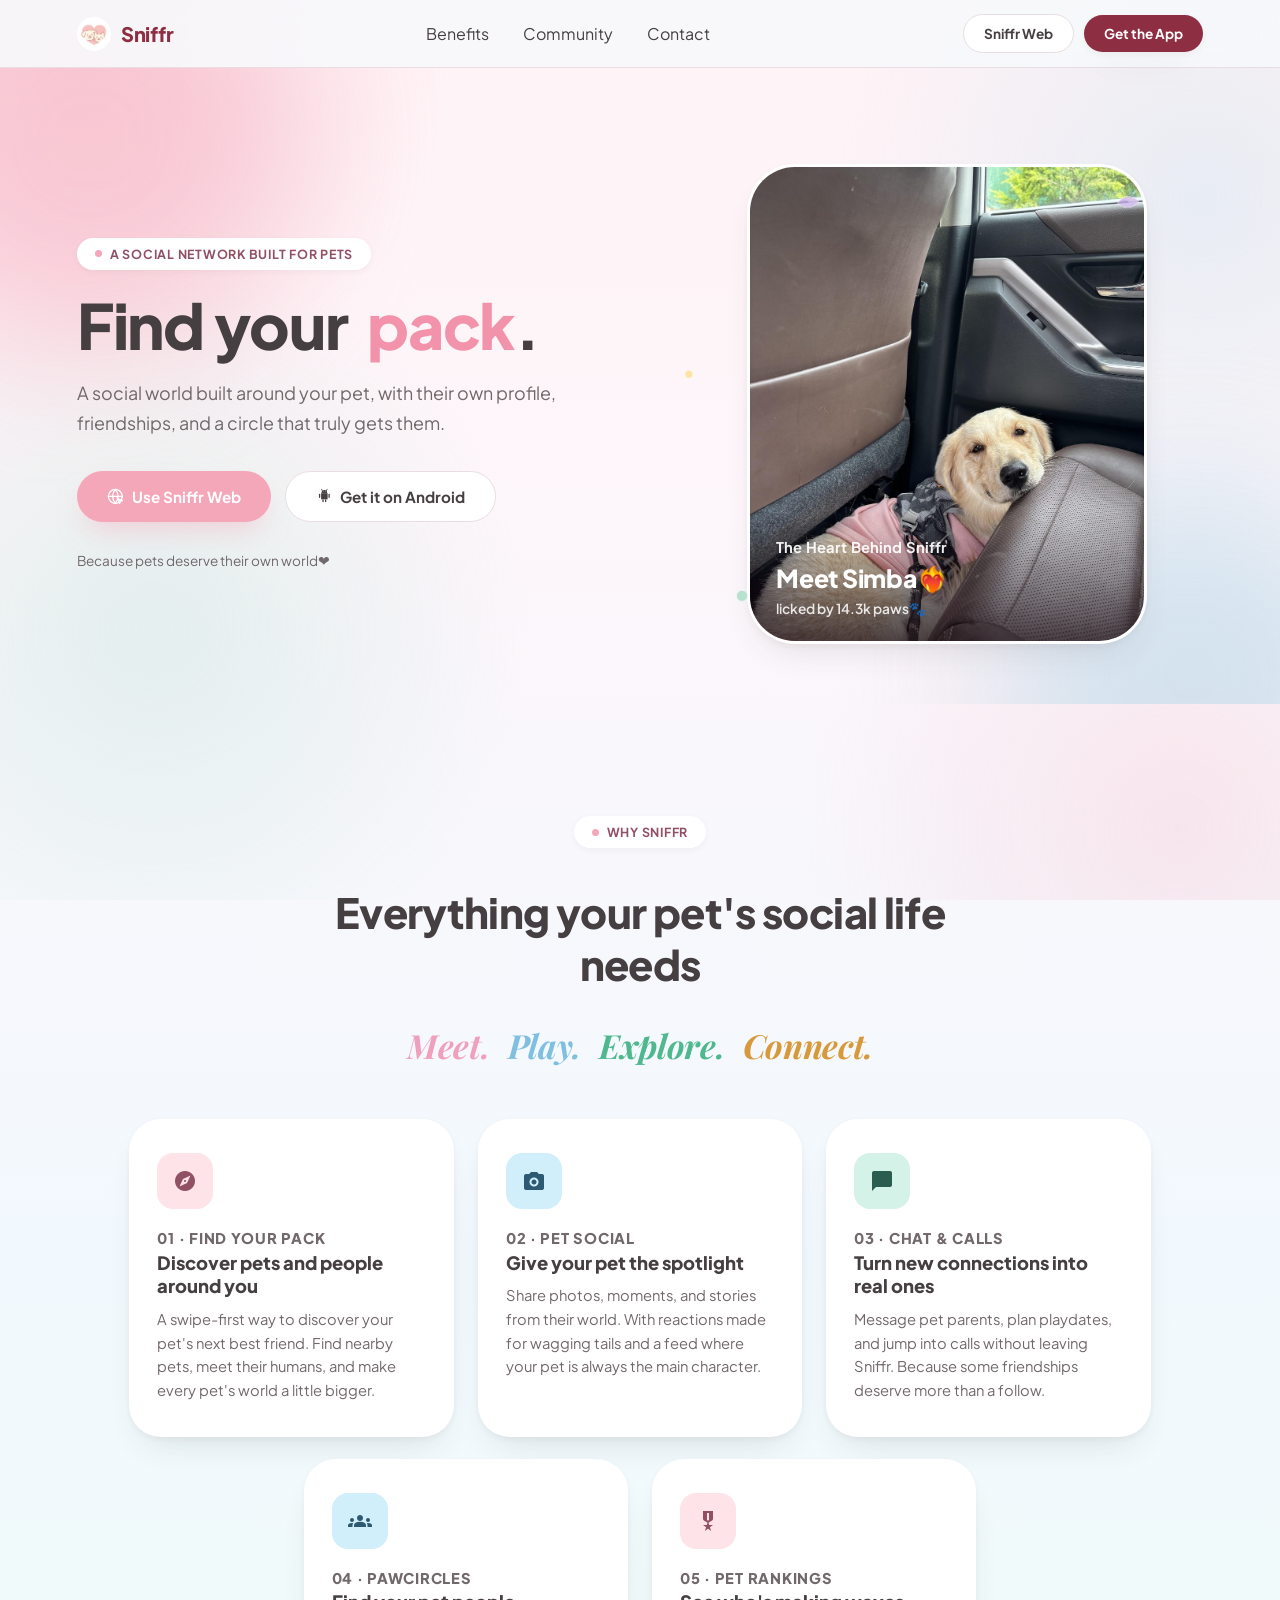
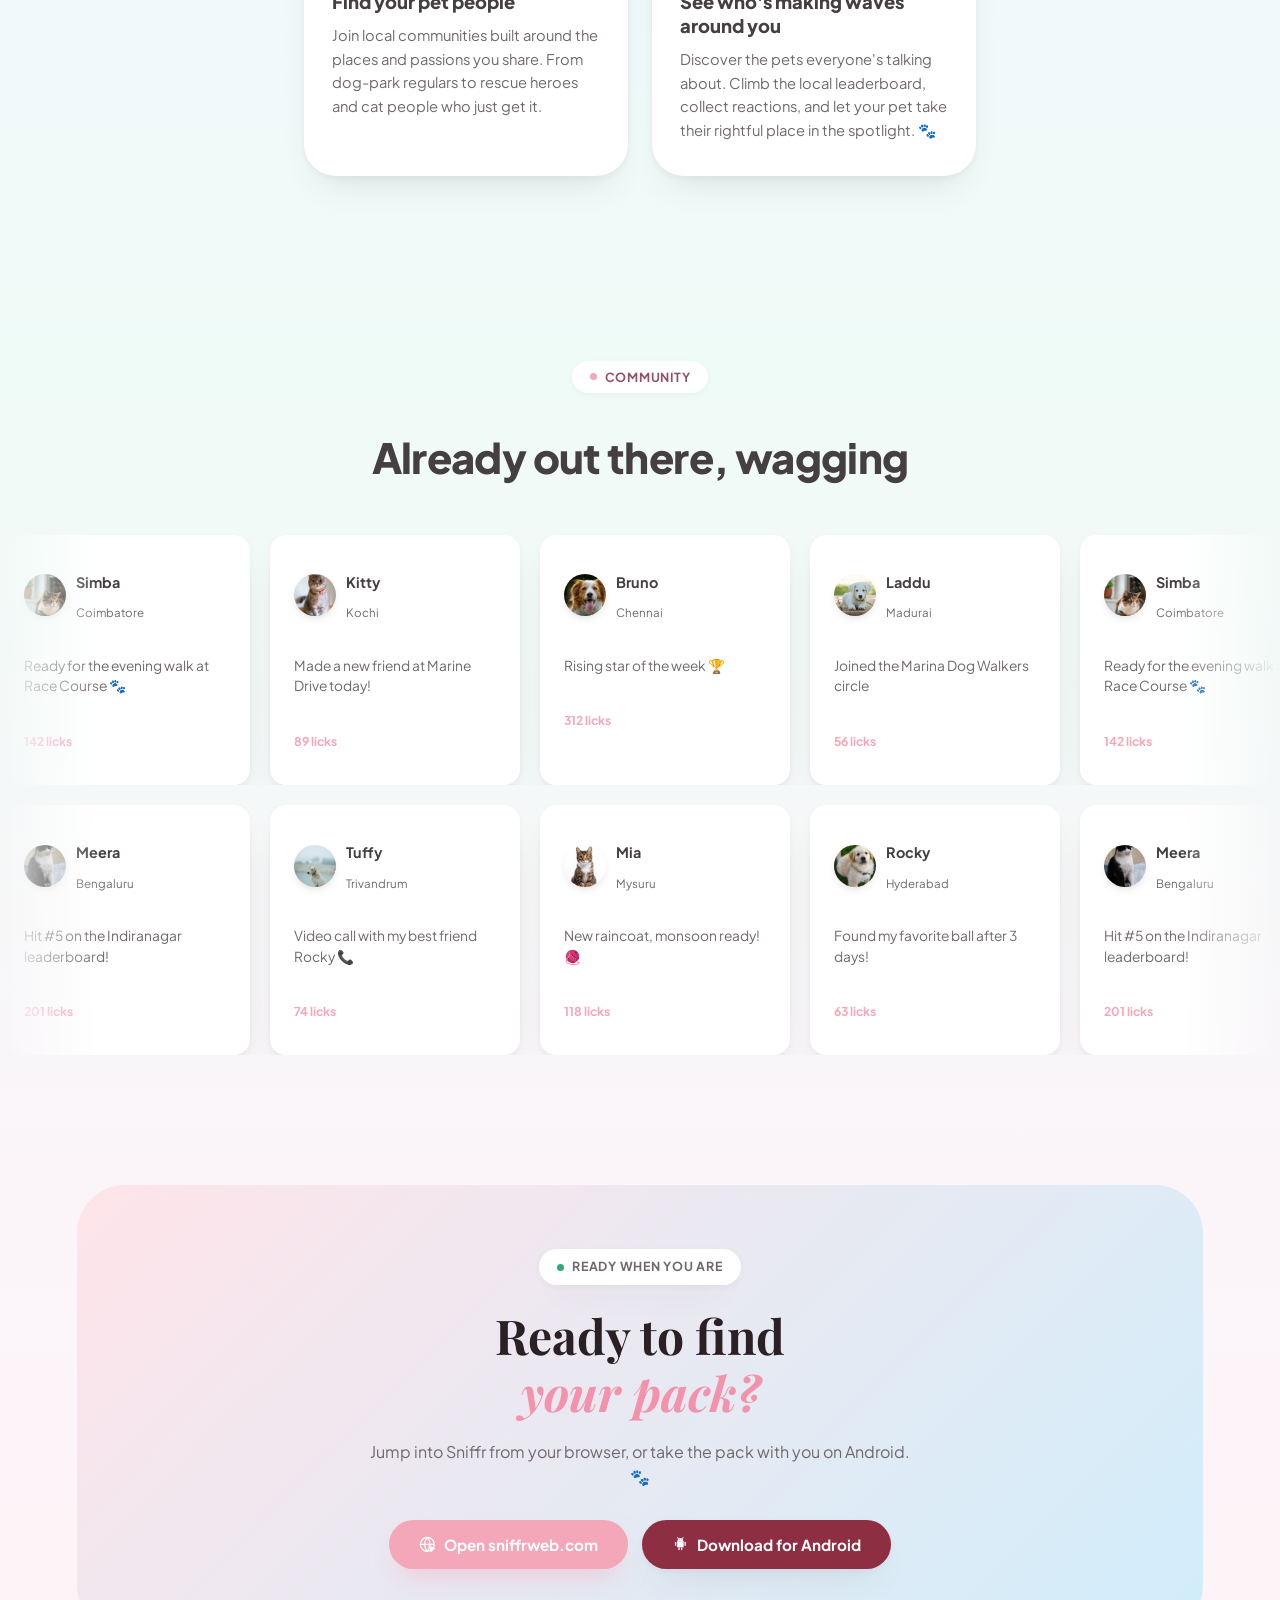
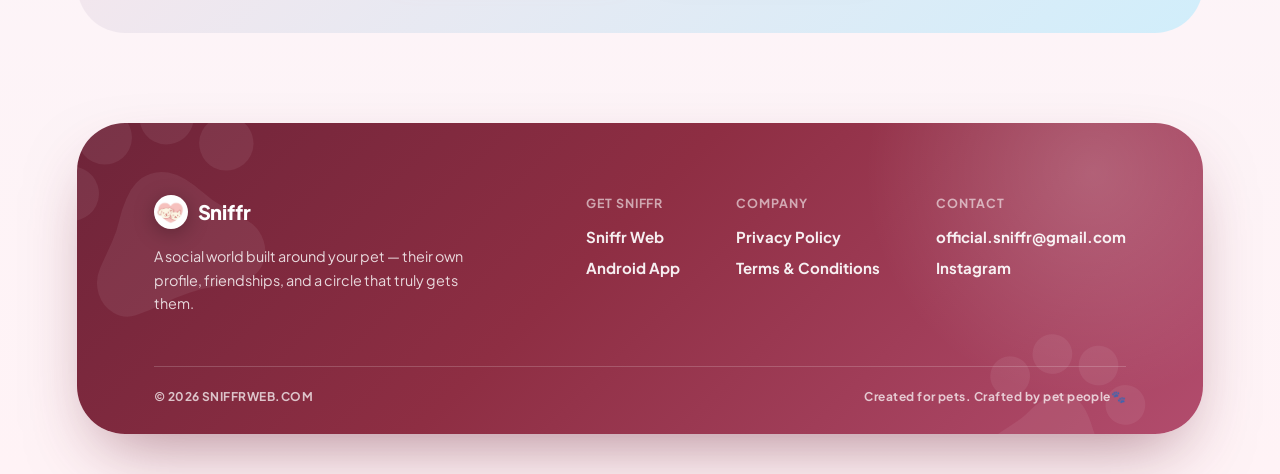
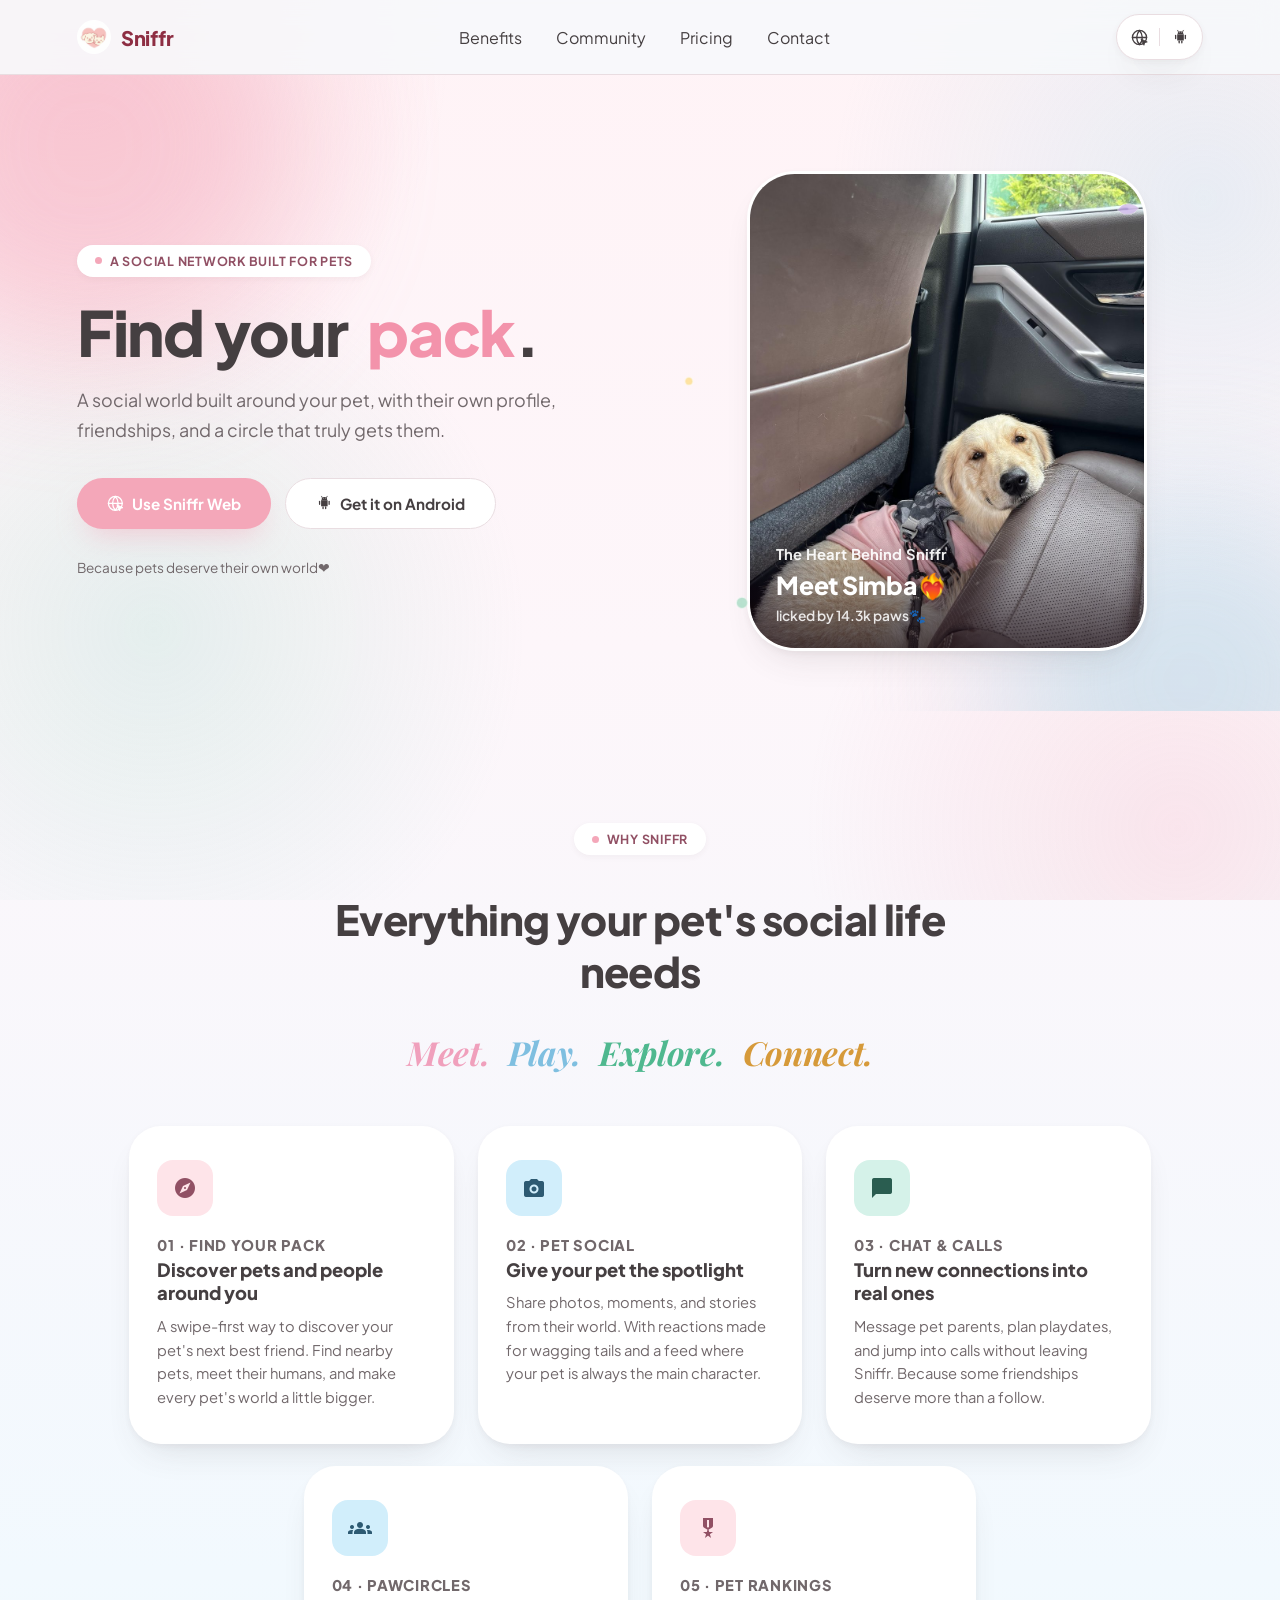
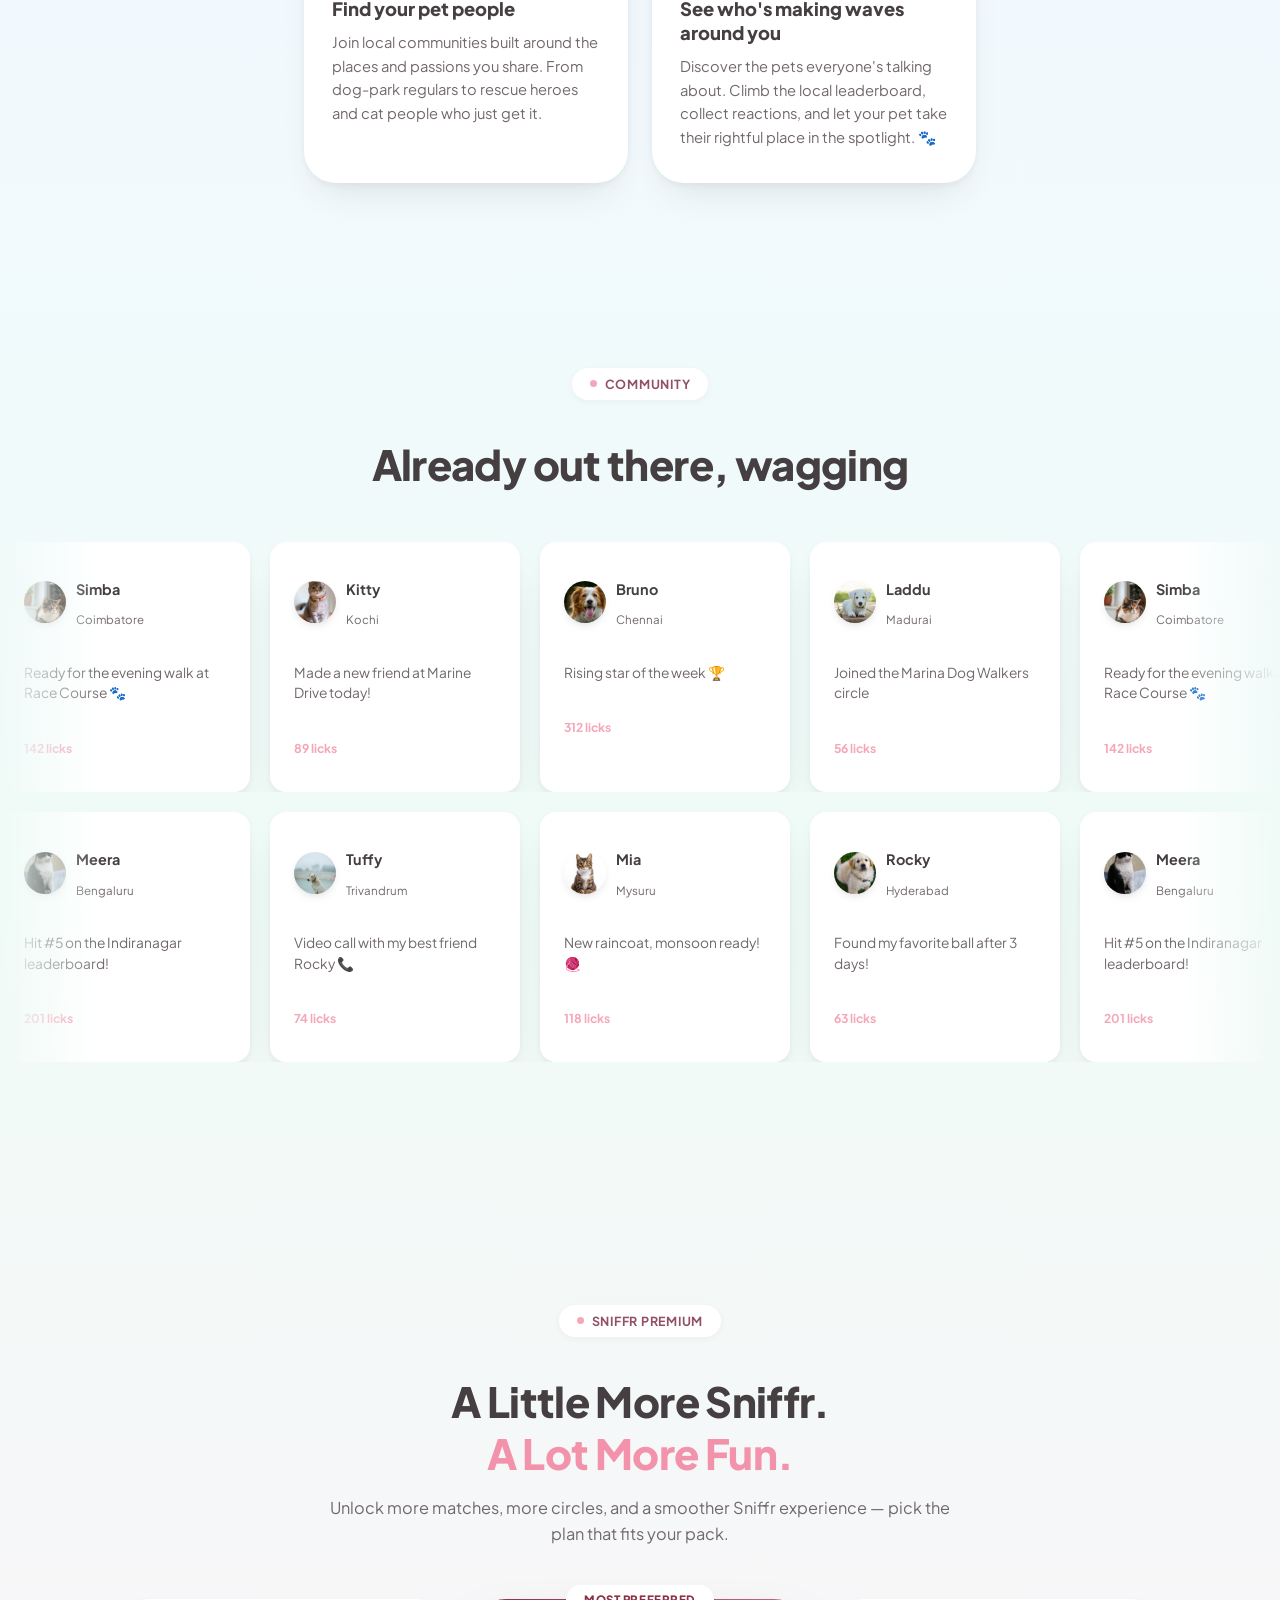
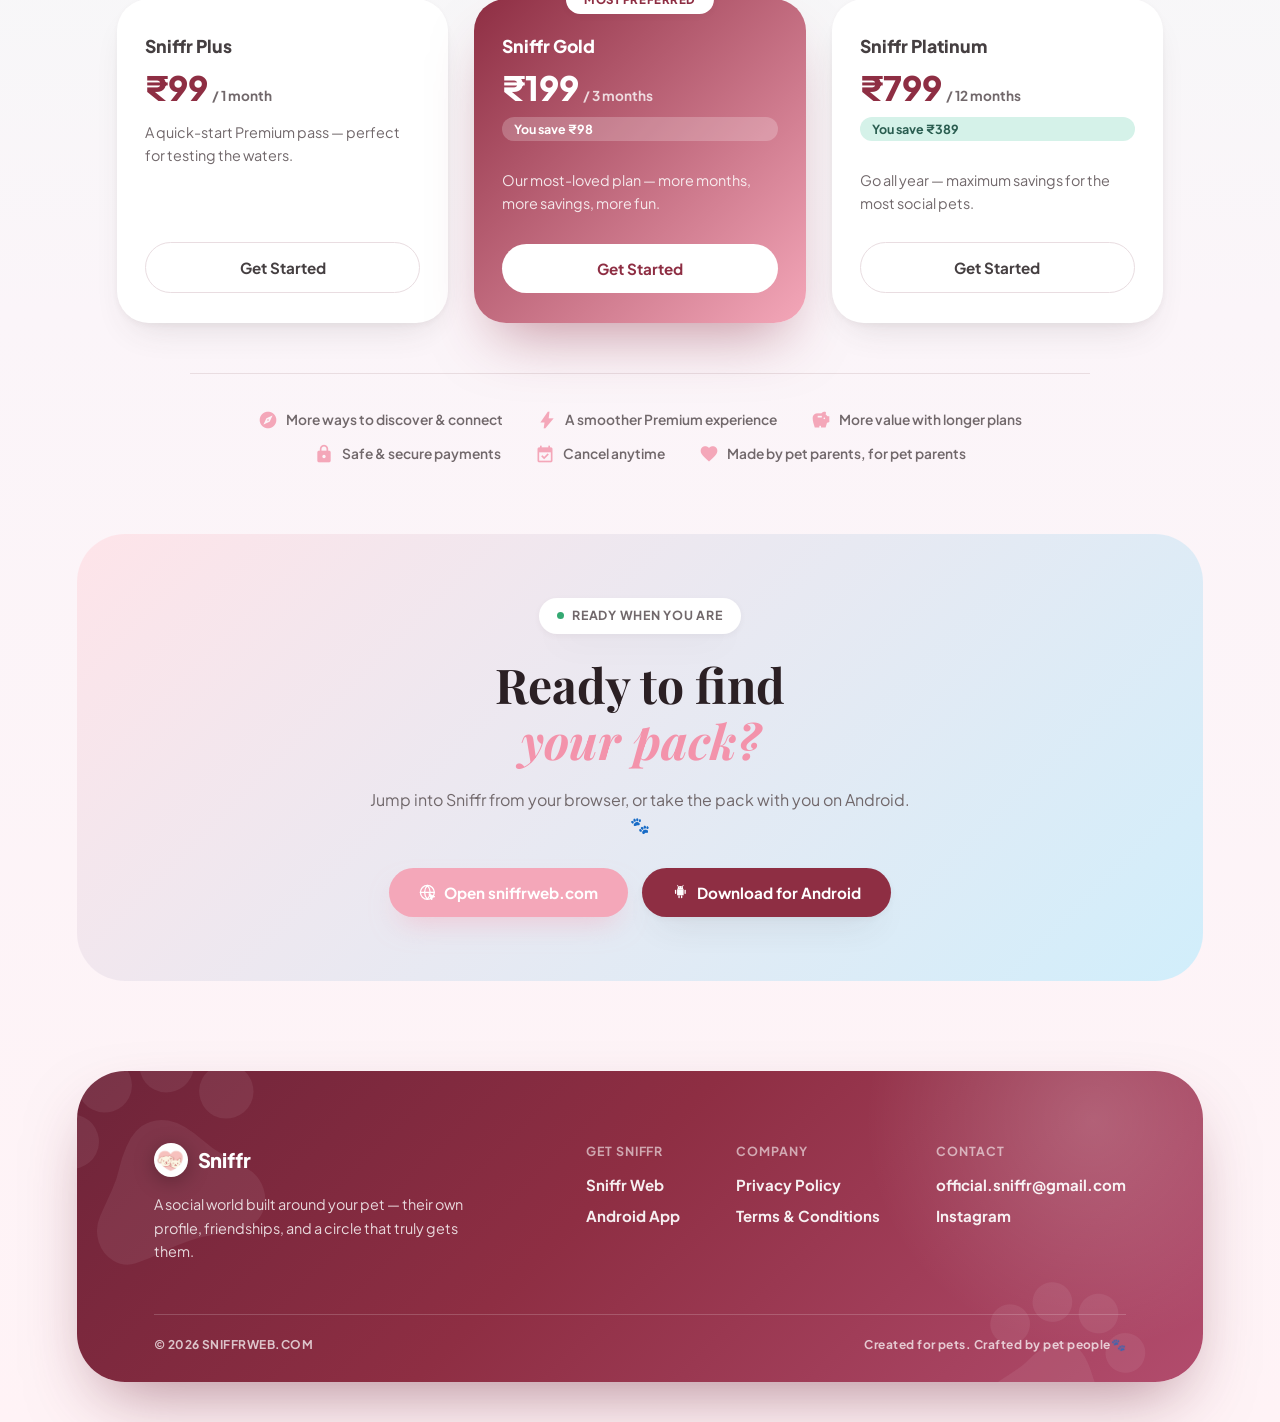
